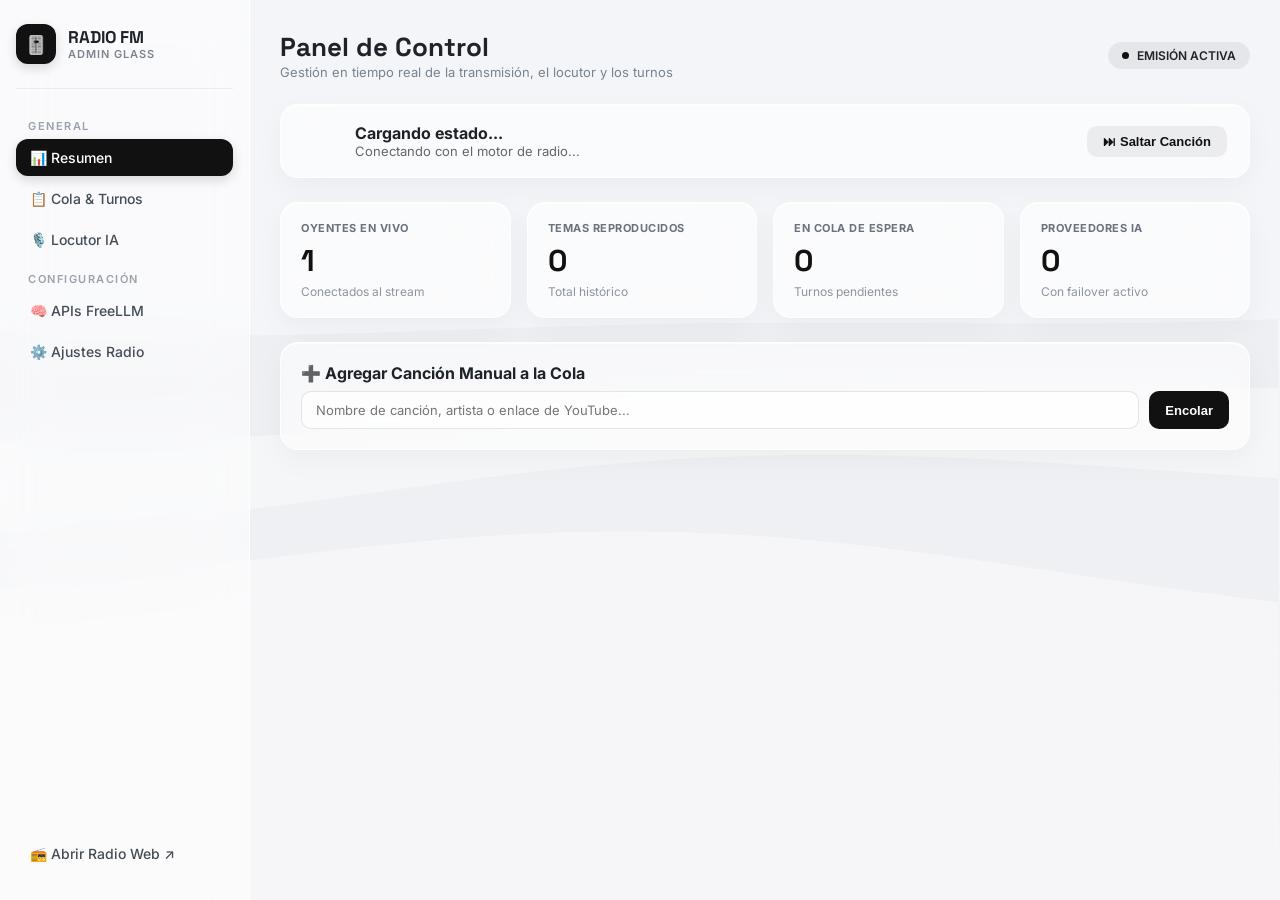
==== frontend/admin/index.html @ d8c0d630 "feat: Radio FM Glass con Locutor IA y Bot Telegram" ====
<!DOCTYPE html>
<html lang="es">
<head>
  <meta charset="UTF-8">
  <meta name="viewport" content="width=device-width, initial-scale=1.0">
  <title>Radio FM — Panel de Administración Glass</title>
  <link rel="stylesheet" href="style.css">
</head>
<body>

  <canvas id="waveCanvas"></canvas>

  <aside class="glass-sidebar">
    <div class="logo-box">
      <div class="logo-icon">🎚️</div>
      <div>
        <div class="logo-title">RADIO FM</div>
        <div class="logo-sub">ADMIN GLASS</div>
      </div>
    </div>

    <div class="nav-label">General</div>
    <div class="nav-btn active" onclick="switchTab('dashboard', this)">📊 Resumen</div>
    <div class="nav-btn" onclick="switchTab('queue', this)">📋 Cola & Turnos</div>
    <div class="nav-btn" onclick="switchTab('locutor', this)">🎙️ Locutor IA</div>

    <div class="nav-label">Configuración</div>
    <div class="nav-btn" onclick="switchTab('providers', this)">🧠 APIs FreeLLM</div>
    <div class="nav-btn" onclick="switchTab('settings', this)">⚙️ Ajustes Radio</div>

    <div style="margin-top:auto; padding-top:20px;">
      <a href="/" target="_blank" class="nav-btn" style="text-decoration:none;">📻 Abrir Radio Web ↗</a>
    </div>
  </aside>

  <main class="main-wrap">
    <div class="top-header">
      <div>
        <div class="page-title" id="pageTitle">Panel de Control</div>
        <div class="page-sub">Gestión en tiempo real de la transmisión, el locutor y los turnos</div>
      </div>
      <div class="live-chip">
        <div class="dot"></div>
        <span id="adminLiveStatus">EMISIÓN ACTIVA</span>
      </div>
    </div>

    <!-- Mini player / Current status bar -->
    <div class="now-playing-panel glass">
      <div class="freq-bars">
        <div class="fb" style="--spd:0.4s;--h:24px"></div>
        <div class="fb" style="--spd:0.6s;--h:15px"></div>
        <div class="fb" style="--spd:0.35s;--h:30px"></div>
        <div class="fb" style="--spd:0.5s;--h:18px"></div>
        <div class="fb" style="--spd:0.45s;--h:27px"></div>
      </div>
      <div class="track-details">
        <div class="track-title" id="npTitle">Cargando estado...</div>
        <div class="track-sub" id="npSub">Conectando con el motor de radio...</div>
      </div>
      <button class="btn-action" onclick="skipSong()">⏭ Saltar Canción</button>
    </div>

    <!-- TAB: DASHBOARD -->
    <div id="tab-dashboard" class="tab-content active">
      <div class="stats-row">
        <div class="stat-card glass">
          <div class="stat-label">OYENTES EN VIVO</div>
          <div class="stat-val" id="statListeners">1</div>
          <div class="stat-extra">Conectados al stream</div>
        </div>
        <div class="stat-card glass">
          <div class="stat-label">TEMAS REPRODUCIDOS</div>
          <div class="stat-val" id="statPlayed">0</div>
          <div class="stat-extra">Total histórico</div>
        </div>
        <div class="stat-card glass">
          <div class="stat-label">EN COLA DE ESPERA</div>
          <div class="stat-val" id="statQueue">0</div>
          <div class="stat-extra">Turnos pendientes</div>
        </div>
        <div class="stat-card glass">
          <div class="stat-label">PROVEEDORES IA</div>
          <div class="stat-val" id="statProviders">0</div>
          <div class="stat-extra">Con failover activo</div>
        </div>
      </div>

      <!-- Quick Add Song -->
      <div class="glass" style="padding:20px; margin-bottom:24px;">
        <div style="font-weight:700; margin-bottom:8px;">➕ Agregar Canción Manual a la Cola</div>
        <div style="display:flex; gap:10px;">
          <input type="text" id="manualSongInput" class="glass-input" placeholder="Nombre de canción, artista o enlace de YouTube...">
          <button class="btn-action dark" onclick="addManualSong()">Encolar</button>
        </div>
      </div>
    </div>

    <!-- TAB: QUEUE -->
    <div id="tab-queue" class="tab-content">
      <div class="glass" style="overflow:hidden;">
        <div class="card-title">
          <span>Cola de Pedidos por Turnos</span>
          <button class="btn-action" onclick="loadQueue()">🔄 Actualizar</button>
        </div>
        <table class="queue-table">
          <thead>
            <tr>
              <th>TURNO</th>
              <th>CANCIÓN / ARTISTA</th>
              <th>SOLICITANTE</th>
              <th>ESTADO</th>
              <th>ACCIONES</th>
            </tr>
          </thead>
          <tbody id="queueTableBody">
            <tr><td colspan="5" style="text-align:center; padding:20px; color:#888;">Cargando cola...</td></tr>
          </tbody>
        </table>
      </div>
    </div>

    <!-- TAB: LOCUTOR IA -->
    <div id="tab-locutor" class="tab-content">
      <div class="glass" style="padding:24px;">
        <div class="card-title" style="padding:0 0 16px; margin-bottom:16px;">
          <span>Configuración del Locutor IA</span>
          <button class="btn-action dark" onclick="saveLocutorSettings()">💾 Guardar Cambios</button>
        </div>

        <div class="form-grid">
          <div class="form-group">
            <label class="form-label">Nombre Artístico del Locutor</label>
            <input type="text" id="cfgLocutorName" class="glass-input" value="DJ Neon">
          </div>

          <div class="form-group">
            <label class="form-label">Voz Text-to-Speech (Edge-TTS)</label>
            <select id="cfgLocutorVoice" class="glass-select">
              <option value="es-ES-AlvaroNeural">es-ES-AlvaroNeural (Masculina - España)</option>
              <option value="es-MX-DaliaNeural">es-MX-DaliaNeural (Femenina - México)</option>
              <option value="es-AR-ElenaNeural">es-AR-ElenaNeural (Femenina - Argentina)</option>
              <option value="es-CO-GonzaloNeural">es-CO-GonzaloNeural (Masculina - Colombia)</option>
              <option value="es-US-AlonsoNeural">es-US-AlonsoNeural (Masculina - Latino)</option>
            </select>
          </div>
        </div>

        <div class="form-group" style="margin-top:14px;">
          <label class="form-label">Prompt / Personalidad del Locutor</label>
          <textarea id="cfgLocutorPrompt" class="glass-textarea" rows="3"></textarea>
        </div>

        <div style="margin-top:20px; padding:16px; border:1px solid rgba(0,0,0,0.06); border-radius:12px;">
          <div style="font-weight:600; font-size:14px; margin-bottom:8px;">🔊 Probar Voz del Locutor</div>
          <div style="display:flex; gap:10px;">
            <input type="text" id="testVoiceInput" class="glass-input" value="¡Qué temazo acabamos de escuchar en Radio FM Glass! Ya viene la próxima canción.">
            <button class="btn-action" onclick="testVoice()">Probar Audio</button>
          </div>
          <audio id="testAudioPlayer" controls style="margin-top:10px; width:100%; display:none;"></audio>
        </div>
      </div>
    </div>

    <!-- TAB: FREELLM API PROVIDERS -->
    <div id="tab-providers" class="tab-content">
      <div class="glass" style="padding:24px;">
        <div class="card-title" style="padding:0 0 16px; margin-bottom:16px;">
          <span>Proveedores de IA Gratuitos (Estilo FreeLLM)</span>
          <span style="font-size:12px; color:#888;">Rotación y respaldo automático</span>
        </div>

        <p style="font-size:13px; color:#666; margin-bottom:16px;">
          El sistema intentará generar el comentario con el primer proveedor activo. Si se satura o supera límites (HTTP 429), saltará automáticamente al de respaldo.
        </p>

        <div id="providersList"></div>

        <!-- Add provider form -->
        <div style="margin-top:24px; padding:20px; background:rgba(0,0,0,0.02); border-radius:14px; border:1px solid rgba(0,0,0,0.06);">
          <div style="font-weight:700; margin-bottom:12px;">➕ Registrar Nueva API Gratuita</div>
          <div class="form-grid">
            <div class="form-group">
              <label class="form-label">Nombre del Proveedor</label>
              <input type="text" id="newProvName" class="glass-input" placeholder="Ej: Groq Primaria">
            </div>
            <div class="form-group">
              <label class="form-label">Tipo de Proveedor</label>
              <select id="newProvType" class="glass-select">
                <option value="groq">Groq (Llama 3.3 Gratis - Ultra Rápido)</option>
                <option value="gemini">Google AI Studio (Gemini Flash Gratis)</option>
                <option value="cerebras">Cerebras (Llama 3.3 Developer)</option>
                <option value="openrouter">OpenRouter (Modelos Libres)</option>
                <option value="custom">Personalizado (OpenAI Compatible)</option>
              </select>
            </div>
            <div class="form-group">
              <label class="form-label">API Key</label>
              <input type="password" id="newProvKey" class="glass-input" placeholder="gsk_... / AIzaSy...">
            </div>
            <div class="form-group">
              <label class="form-label">Modelo</label>
              <input type="text" id="newProvModel" class="glass-input" value="llama-3.3-70b-versatile">
            </div>
          </div>
          <button class="btn-action dark" style="margin-top:14px;" onclick="addProvider()">Guardar Proveedor</button>
        </div>
      </div>
    </div>

    <!-- TAB: SETTINGS -->
    <div id="tab-settings" class="tab-content">
      <div class="glass" style="padding:24px;">
        <div class="card-title" style="padding:0 0 16px; margin-bottom:16px;">
          <span>Ajustes Generales de la Estación</span>
          <button class="btn-action dark" onclick="saveGeneralSettings()">💾 Guardar Ajustes</button>
        </div>

        <div class="form-grid">
          <div class="form-group">
            <label class="form-label">Nombre de la Emisora</label>
            <input type="text" id="cfgStationName" class="glass-input" value="Radio FM Glass">
          </div>
          <div class="form-group">
            <label class="form-label">Límite de Canciones Activas por Usuario</label>
            <input type="number" id="cfgMaxQueue" class="glass-input" value="1" min="1" max="10">
          </div>
        </div>
      </div>
    </div>

  </main>

  <script src="admin.js"></script>
</body>
</html>
---- frontend/admin/style.css ----
@import url('https://fonts.googleapis.com/css2?family=Inter:wght@300;400;500;600;700;800&family=Space+Grotesk:wght@500;600;700&display=swap');

* {
  margin: 0;
  padding: 0;
  box-sizing: border-box;
}

body {
  background: #f4f5f8;
  font-family: 'Inter', -apple-system, sans-serif;
  min-height: 100vh;
  display: flex;
  color: #1e2329;
  overflow-x: hidden;
}

#waveCanvas {
  position: fixed;
  top: 0;
  left: 0;
  width: 100%;
  height: 100%;
  z-index: 0;
  pointer-events: none;
}

/* Glass Panels */
.glass {
  background: rgba(255, 255, 255, 0.55);
  backdrop-filter: blur(24px);
  -webkit-backdrop-filter: blur(24px);
  border: 1px solid rgba(255, 255, 255, 0.75);
  border-radius: 18px;
  box-shadow: 0 10px 30px rgba(0, 0, 0, 0.04), inset 0 1px 0 rgba(255, 255, 255, 0.85);
}

.glass-sidebar {
  background: rgba(255, 255, 255, 0.5);
  backdrop-filter: blur(30px);
  -webkit-backdrop-filter: blur(30px);
  border-right: 1px solid rgba(255, 255, 255, 0.85);
  width: 250px;
  flex-shrink: 0;
  display: flex;
  flex-direction: column;
  padding: 24px 16px;
  position: relative;
  z-index: 2;
}

.logo-box {
  display: flex;
  align-items: center;
  gap: 12px;
  padding-bottom: 24px;
  border-bottom: 1px solid rgba(0, 0, 0, 0.06);
  margin-bottom: 20px;
}

.logo-icon {
  width: 40px;
  height: 40px;
  background: #111;
  color: #fff;
  border-radius: 12px;
  display: flex;
  align-items: center;
  justify-content: center;
  font-size: 18px;
  box-shadow: 0 4px 12px rgba(0,0,0,0.15);
}

.logo-title {
  font-family: 'Space Grotesk', sans-serif;
  font-weight: 700;
  font-size: 17px;
  line-height: 1.2;
}

.logo-sub {
  font-size: 11px;
  color: #7d8590;
  font-weight: 600;
  letter-spacing: 1px;
}

.nav-label {
  font-size: 11px;
  text-transform: uppercase;
  letter-spacing: 1.5px;
  color: #9aa2ab;
  padding: 10px 12px 6px;
  font-weight: 600;
}

.nav-btn {
  display: flex;
  align-items: center;
  gap: 12px;
  padding: 10px 14px;
  border-radius: 12px;
  font-size: 14px;
  font-weight: 500;
  color: #444d56;
  cursor: pointer;
  transition: all 0.2s ease;
  margin-bottom: 4px;
}

.nav-btn:hover {
  background: rgba(255, 255, 255, 0.7);
  color: #000;
}

.nav-btn.active {
  background: #111;
  color: #fff;
  box-shadow: 0 4px 12px rgba(0,0,0,0.15);
}

.main-wrap {
  flex: 1;
  padding: 30px;
  position: relative;
  z-index: 2;
  overflow-y: auto;
}

.top-header {
  display: flex;
  justify-content: space-between;
  align-items: center;
  margin-bottom: 24px;
}

.page-title {
  font-family: 'Space Grotesk', sans-serif;
  font-size: 26px;
  font-weight: 700;
}

.page-sub {
  font-size: 13px;
  color: #768390;
}

.live-chip {
  display: inline-flex;
  align-items: center;
  gap: 8px;
  padding: 6px 14px;
  border-radius: 50px;
  background: rgba(0,0,0,0.06);
  font-size: 12px;
  font-weight: 600;
}

.dot {
  width: 7px;
  height: 7px;
  border-radius: 50%;
  background: #111;
  animation: pulse 1.6s infinite ease-in-out;
}

@keyframes pulse {
  0%, 100% { opacity: 1; transform: scale(1); }
  50% { opacity: 0.3; transform: scale(1.3); }
}

/* Now Playing Panel */
.now-playing-panel {
  padding: 18px 22px;
  display: flex;
  align-items: center;
  gap: 20px;
  margin-bottom: 24px;
}

.freq-bars {
  display: flex;
  align-items: flex-end;
  gap: 3px;
  height: 32px;
}

.fb {
  width: 4px;
  background: #111;
  border-radius: 2px;
  animation: freqAnim var(--spd) infinite alternate ease-in-out;
}

@keyframes freqAnim {
  0% { height: 6px; }
  100% { height: var(--h); }
}

.track-details {
  flex: 1;
}

.track-title {
  font-weight: 700;
  font-size: 16px;
}

.track-sub {
  font-size: 13px;
  color: #666;
}

.btn-action {
  border: none;
  background: rgba(0,0,0,0.06);
  color: #111;
  font-size: 13px;
  font-weight: 600;
  padding: 8px 16px;
  border-radius: 10px;
  cursor: pointer;
  transition: all 0.2s;
}

.btn-action:hover {
  background: #111;
  color: #fff;
}

.btn-action.dark {
  background: #111;
  color: #fff;
}

.btn-action.dark:hover {
  background: #333;
}

/* Tabs */
.tab-content {
  display: none;
}

.tab-content.active {
  display: block;
}

/* Stats */
.stats-row {
  display: grid;
  grid-template-columns: repeat(4, 1fr);
  gap: 16px;
  margin-bottom: 24px;
}

.stat-card {
  padding: 18px 20px;
}

.stat-label {
  font-size: 11px;
  font-weight: 700;
  color: #6a737d;
  letter-spacing: 0.5px;
  margin-bottom: 6px;
}

.stat-val {
  font-family: 'Space Grotesk', sans-serif;
  font-size: 30px;
  font-weight: 700;
  color: #111;
}

.stat-extra {
  font-size: 12px;
  color: #8c959f;
  margin-top: 4px;
}

/* Queue Table */
.card-title {
  font-family: 'Space Grotesk', sans-serif;
  font-size: 16px;
  font-weight: 700;
  padding: 18px 22px;
  border-bottom: 1px solid rgba(0, 0, 0, 0.05);
  display: flex;
  justify-content: space-between;
  align-items: center;
}

.queue-table {
  width: 100%;
  border-collapse: collapse;
  font-size: 13px;
}

.queue-table th {
  text-align: left;
  padding: 12px 20px;
  color: #8c959f;
  font-weight: 600;
  font-size: 11px;
  letter-spacing: 0.5px;
  border-bottom: 1px solid rgba(0,0,0,0.04);
}

.queue-table td {
  padding: 12px 20px;
  border-bottom: 1px solid rgba(0,0,0,0.03);
}

.user-tag {
  background: rgba(0,0,0,0.05);
  padding: 3px 8px;
  border-radius: 50px;
  font-size: 11px;
  font-weight: 600;
}

/* Form inputs */
.form-grid {
  display: grid;
  grid-template-columns: 1fr 1fr;
  gap: 16px;
}

.form-group {
  margin-bottom: 14px;
}

.form-label {
  display: block;
  font-size: 12px;
  font-weight: 600;
  color: #57606a;
  margin-bottom: 6px;
}

.glass-input, .glass-select, .glass-textarea {
  width: 100%;
  background: rgba(255, 255, 255, 0.7);
  border: 1px solid rgba(0, 0, 0, 0.1);
  border-radius: 10px;
  padding: 10px 14px;
  font-family: 'Inter', sans-serif;
  font-size: 13px;
  color: #111;
  outline: none;
  transition: border-color 0.2s;
}

.glass-input:focus, .glass-select:focus, .glass-textarea:focus {
  border-color: #111;
}

/* Provider Rows */
.provider-item {
  display: flex;
  align-items: center;
  justify-content: space-between;
  padding: 14px 18px;
  border-bottom: 1px solid rgba(0,0,0,0.05);
  background: rgba(255, 255, 255, 0.4);
  margin-bottom: 8px;
  border-radius: 12px;
}

.prov-badge {
  font-size: 11px;
  font-weight: 700;
  padding: 3px 8px;
  border-radius: 50px;
  background: #e6ffed;
  color: #1a7f37;
}
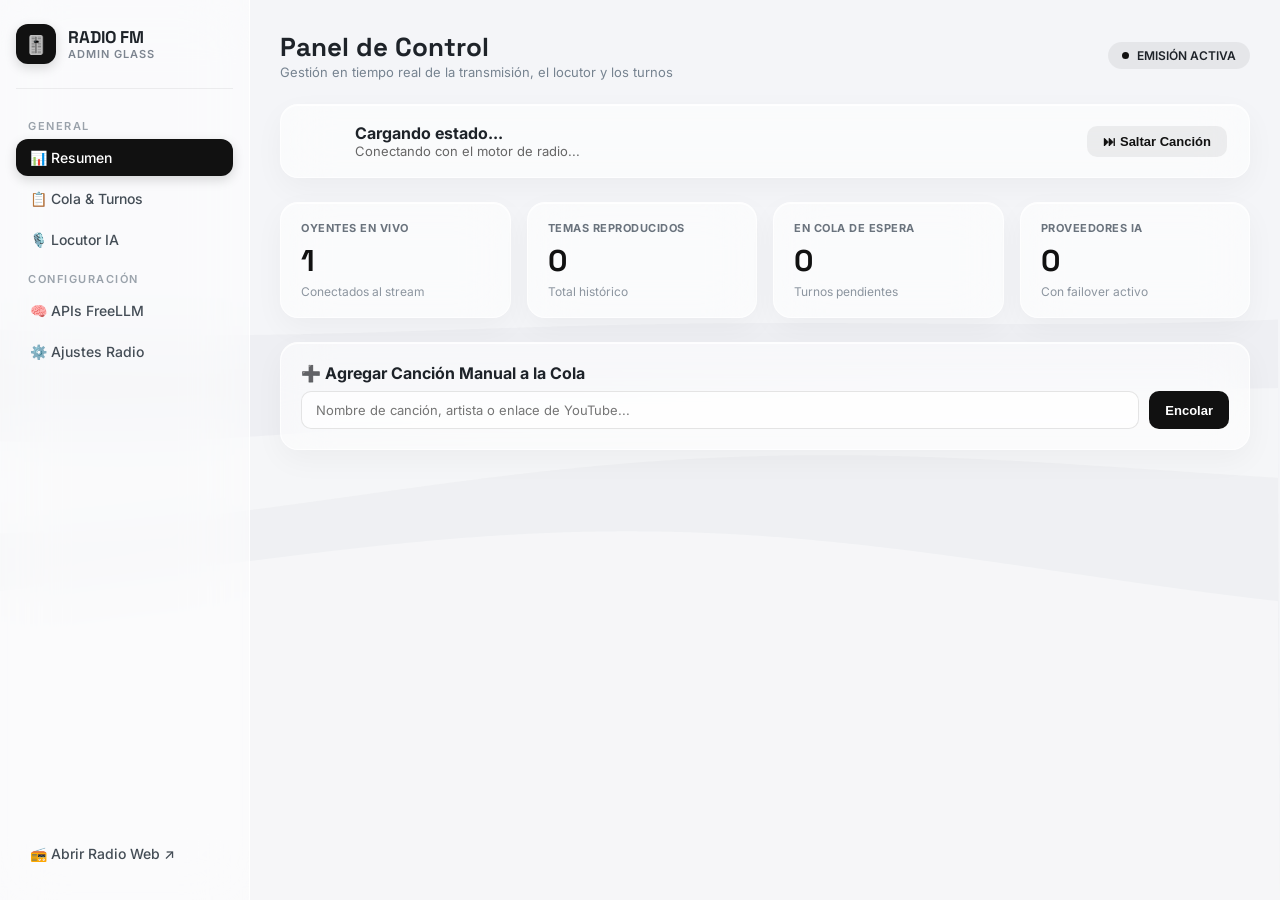
==== commit 7117c4a0: "feat: integracion ElevenLabs TTS para locutor IA" ====
--- a/frontend/admin/index.html
+++ b/frontend/admin/index.html
@@ -135,13 +135,20 @@
           </div>
 
           <div class="form-group">
-            <label class="form-label">Voz Text-to-Speech (Edge-TTS)</label>
+            <label class="form-label">Voz Text-to-Speech (ElevenLabs IA / Edge-TTS)</label>
             <select id="cfgLocutorVoice" class="glass-select">
-              <option value="es-ES-AlvaroNeural">es-ES-AlvaroNeural (Masculina - España)</option>
-              <option value="es-MX-DaliaNeural">es-MX-DaliaNeural (Femenina - México)</option>
-              <option value="es-AR-ElenaNeural">es-AR-ElenaNeural (Femenina - Argentina)</option>
-              <option value="es-CO-GonzaloNeural">es-CO-GonzaloNeural (Masculina - Colombia)</option>
-              <option value="es-US-AlonsoNeural">es-US-AlonsoNeural (Masculina - Latino)</option>
+              <optgroup label="🌟 ElevenLabs (Ultra Realista)">
+                <option value="elevenlabs:IKne3meq5aSn9XLyUdCD" selected>Charlie (Deep & Energetic - Locutor Radio)</option>
+                <option value="elevenlabs:CwhRBWXzGAHq8TQ4Fs17">Roger (Casual & Resonante)</option>
+                <option value="elevenlabs:JBFqnCBsd6RMkjVDRZzb">George (Cálido & Cautivador)</option>
+                <option value="elevenlabs:EXAVITQu4vr4xnSDxMaL">Sarah (Segura & Clara)</option>
+              </optgroup>
+              <optgroup label="⚡ Edge-TTS (Respaldo Ilimitado)">
+                <option value="edge:es-ES-AlvaroNeural">Álvaro (España)</option>
+                <option value="edge:es-MX-DaliaNeural">Dalia (México)</option>
+                <option value="edge:es-AR-ElenaNeural">Elena (Argentina)</option>
+                <option value="edge:es-CO-GonzaloNeural">Gonzalo (Colombia)</option>
+              </optgroup>
             </select>
           </div>
         </div>
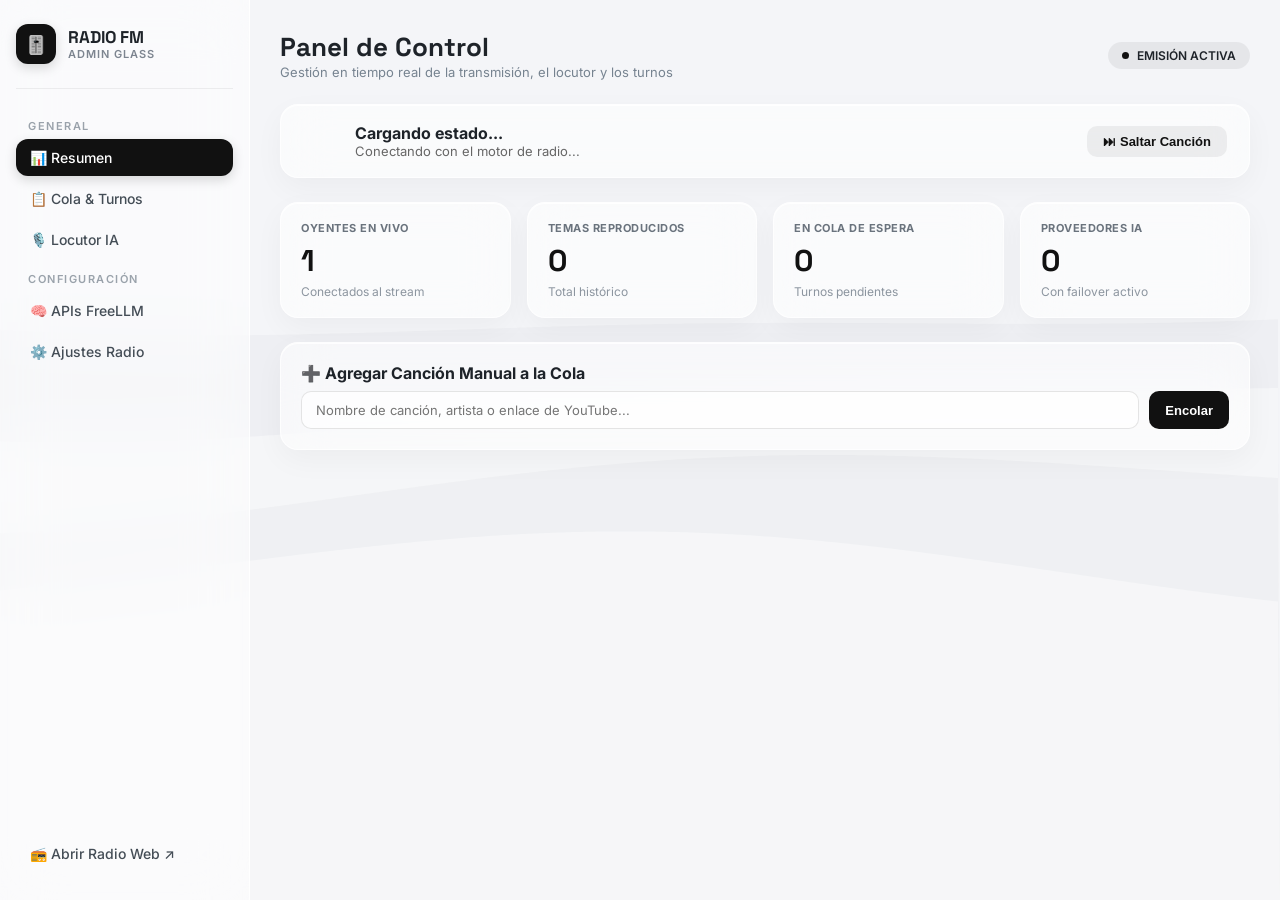
==== commit 47e9ec07: "feat: persistencia automatica de proveedores IA y sincronizacion" ====
--- a/frontend/admin/index.html
+++ b/frontend/admin/index.html
@@ -181,6 +181,10 @@
           El sistema intentará generar el comentario con el primer proveedor activo. Si se satura o supera límites (HTTP 429), saltará automáticamente al de respaldo.
         </p>
 
+        <div style="margin-bottom: 20px; padding: 14px 18px; background: rgba(0, 112, 243, 0.08); border: 1px solid rgba(0, 112, 243, 0.2); border-radius: 12px; font-size: 13px; color: #004499; line-height: 1.5;">
+          <strong>🔒 Guardado Permanente en la Nube:</strong> Las APIs que registres aquí se guardan de inmediato. Si deseas que tus claves se mantengan fijas para siempre en Render incluso tras actualizar el código, también puedes añadirlas como variables en Render (<code>GROQ_API_KEY</code>, <code>GEMINI_API_KEY</code>, <code>CEREBRAS_API_KEY</code>, <code>OPENROUTER_API_KEY</code>) y el sistema las auto-detectará.
+        </div>
+
         <div id="providersList"></div>
 
         <!-- Add provider form -->
@@ -189,12 +193,12 @@
           <div class="form-grid">
             <div class="form-group">
               <label class="form-label">Nombre del Proveedor</label>
-              <input type="text" id="newProvName" class="glass-input" placeholder="Ej: Groq Primaria">
+              <input type="text" id="newProvName" class="glass-input" value="Groq Llama 3.3">
             </div>
             <div class="form-group">
               <label class="form-label">Tipo de Proveedor</label>
-              <select id="newProvType" class="glass-select">
-                <option value="groq">Groq (Llama 3.3 Gratis - Ultra Rápido)</option>
+              <select id="newProvType" class="glass-select" onchange="onProviderTypeChange()">
+                <option value="groq" selected>Groq (Llama 3.3 Gratis - Ultra Rápido)</option>
                 <option value="gemini">Google AI Studio (Gemini Flash Gratis)</option>
                 <option value="cerebras">Cerebras (Llama 3.3 Developer)</option>
                 <option value="openrouter">OpenRouter (Modelos Libres)</option>
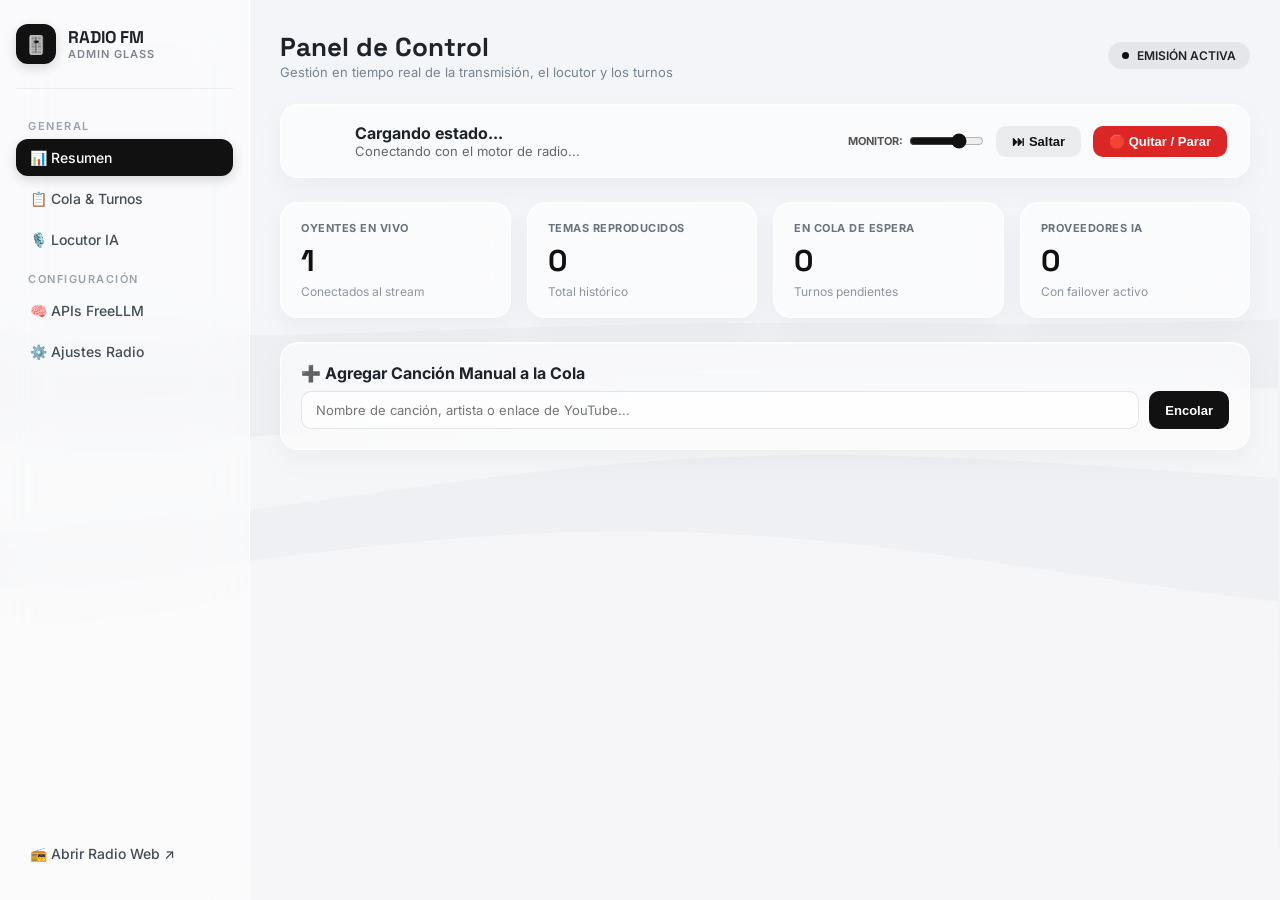
==== commit 43f5f7cc: "feat: reproduccion continua sin boton de pausa, audio automatico y monitor admin" ====
--- a/frontend/admin/index.html
+++ b/frontend/admin/index.html
@@ -45,6 +45,9 @@
       </div>
     </div>
 
+    <!-- Audio Monitor para el Admin -->
+    <audio id="adminAudioMonitor" preload="none"></audio>
+
     <!-- Mini player / Current status bar -->
     <div class="now-playing-panel glass">
       <div class="freq-bars">
@@ -58,7 +61,14 @@
         <div class="track-title" id="npTitle">Cargando estado...</div>
         <div class="track-sub" id="npSub">Conectando con el motor de radio...</div>
       </div>
-      <button class="btn-action" onclick="skipSong()">⏭ Saltar Canción</button>
+      <div style="display:flex; align-items:center; gap:12px;">
+        <div style="display:flex; align-items:center; gap:6px;" title="Volumen de monitoreo para el Admin">
+          <span style="font-size:11px; font-weight:700; color:#555;">MONITOR:</span>
+          <input type="range" id="adminVolSlider" min="0" max="1" step="0.05" value="0.7" style="width:75px; accent-color:#111;" oninput="setAdminVolume(this.value)">
+        </div>
+        <button class="btn-action" onclick="skipSong()" title="Pasa a la siguiente canción">⏭ Saltar</button>
+        <button class="btn-action" style="background:#dc2626; color:#fff;" onclick="emergencyStopTrack()" title="Quitar inmediatamente si la canción no es apta">🛑 Quitar / Parar</button>
+      </div>
     </div>
 
     <!-- TAB: DASHBOARD -->
